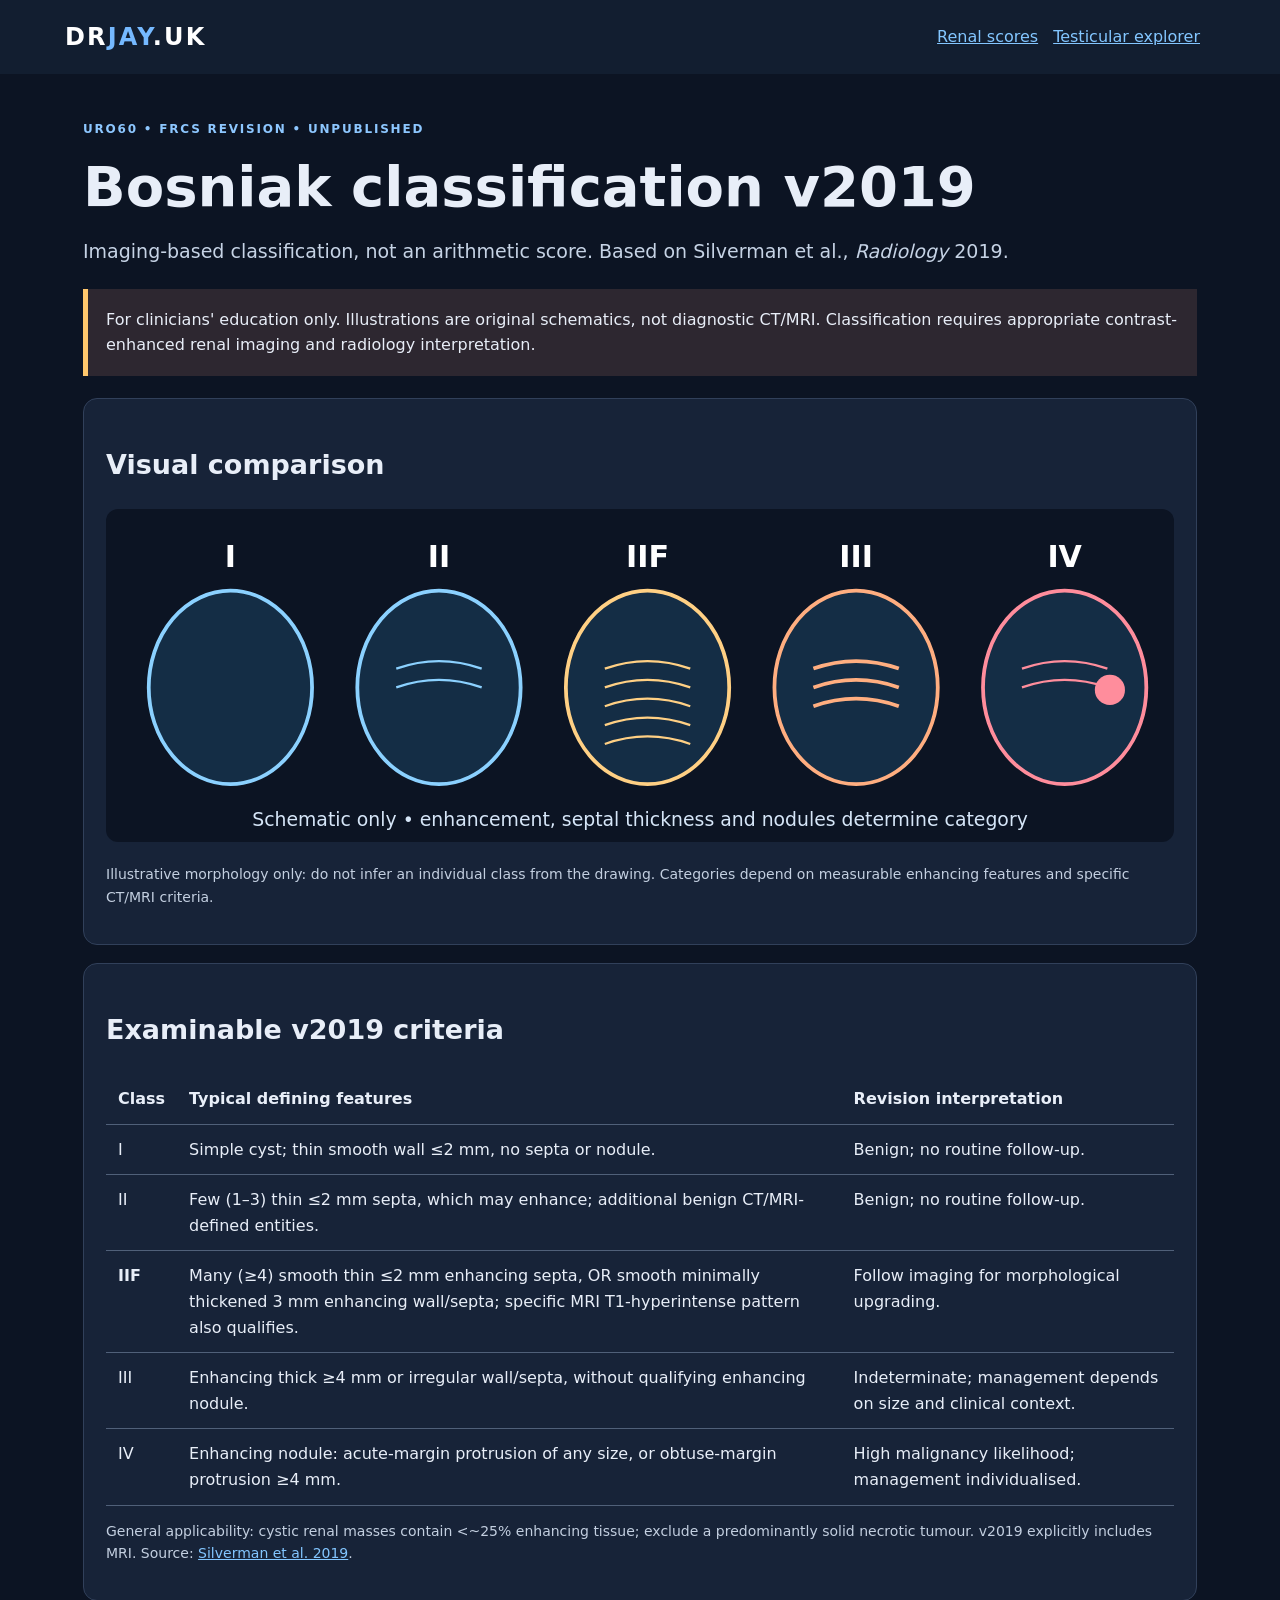
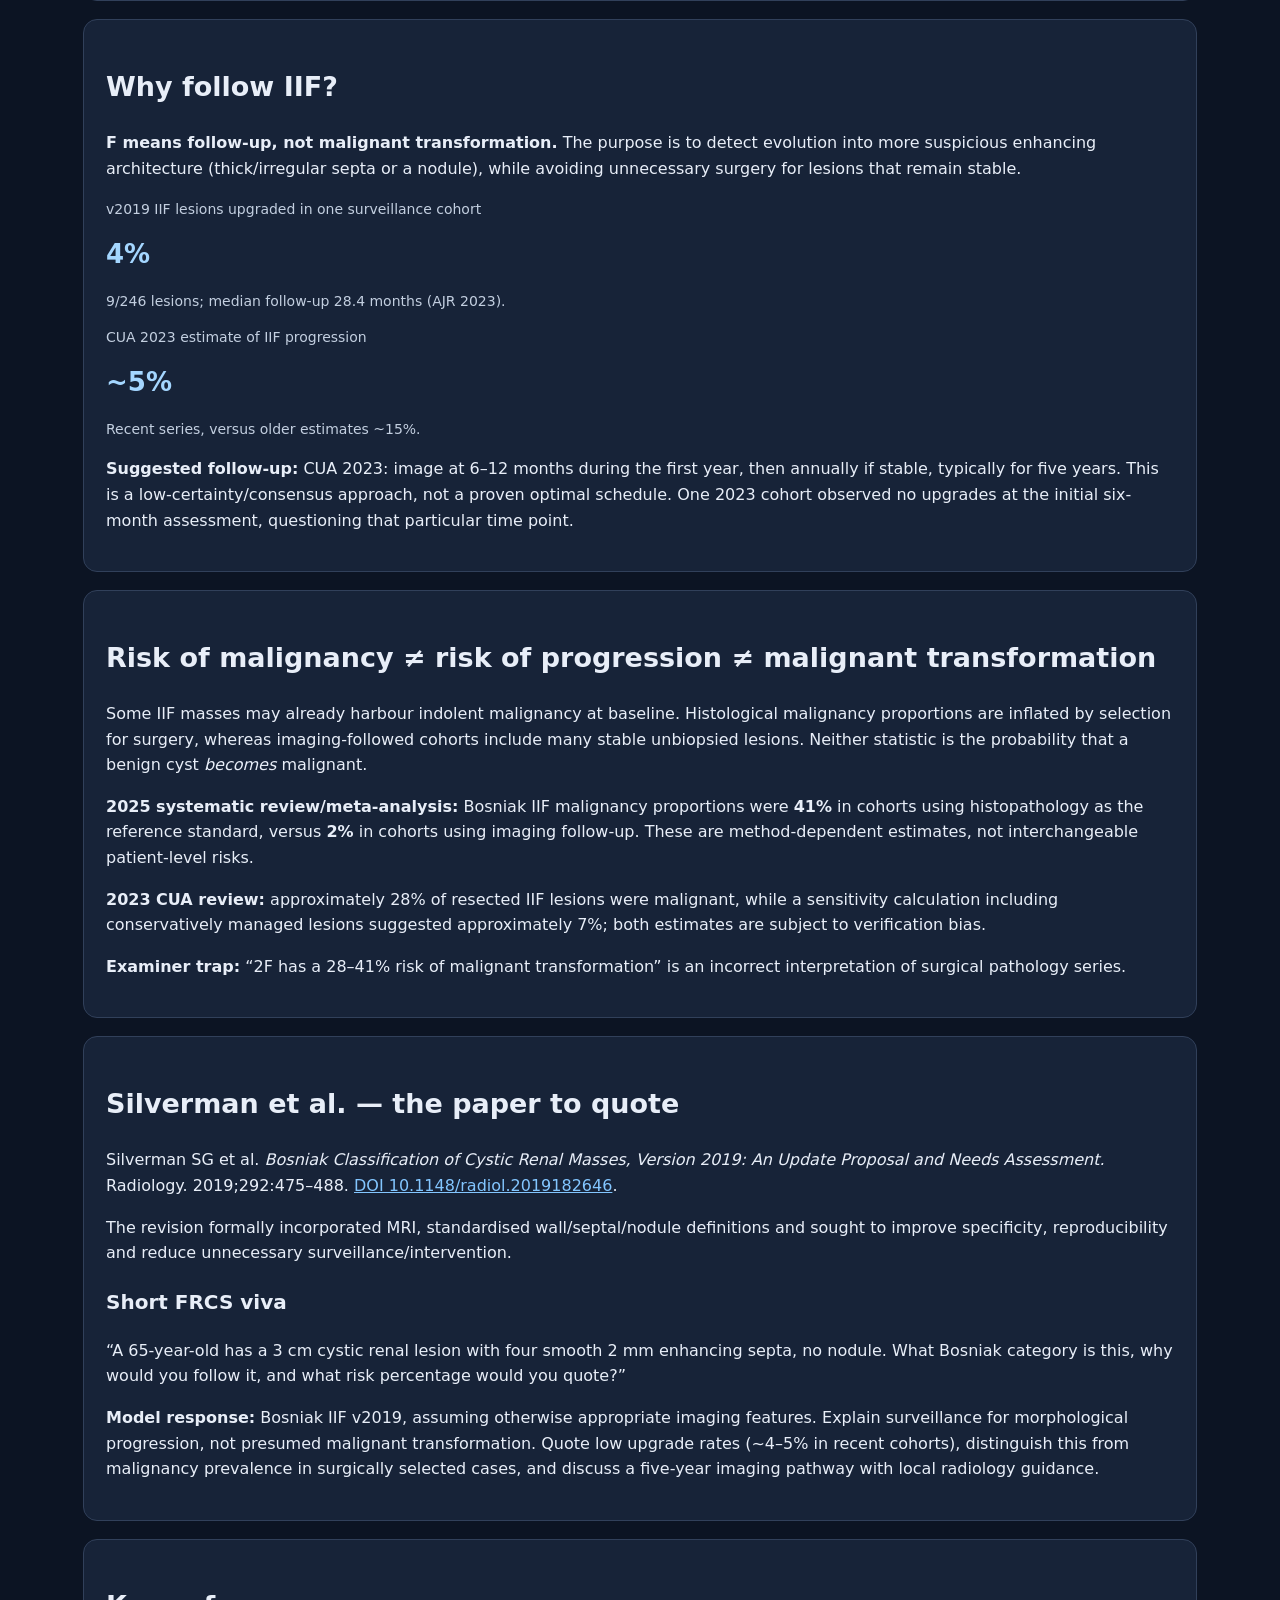
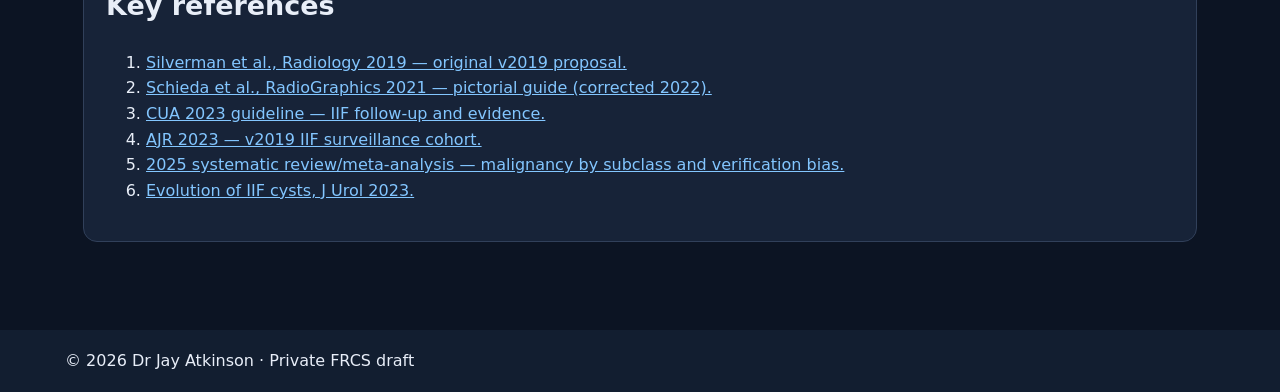
==== bosniak.html @ cb45202d "Add files via upload" ====
<!doctype html><html lang="en-GB"><head><meta charset="utf-8"><meta name="viewport" content="width=device-width,initial-scale=1"><title>Bosniak v2019 | Uro60 FRCS</title><link rel="stylesheet" href="toolkit.css"><style>table{width:100%;border-collapse:collapse}th,td{border-bottom:1px solid #506079;text-align:left;padding:12px;vertical-align:top}.wide{overflow-x:auto}.call{font-size:26px;font-weight:800;color:#a4d6ff}a{overflow-wrap:anywhere}</style></head><body><header><a class="brand" href="index.html">DR<span>JAY</span>.UK</a><nav><a href="renal.html">Renal scores</a><a href="https://drjay.uk/calculator.html">Testicular explorer</a></nav></header><main><p class="eyebrow">URO60 • FRCS REVISION • UNPUBLISHED</p><h1>Bosniak classification v2019</h1><p class="lead">Imaging-based classification, not an arithmetic score. Based on Silverman et al., <i>Radiology</i> 2019.</p><div class="warning">For clinicians' education only. Illustrations are original schematics, not diagnostic CT/MRI. Classification requires appropriate contrast-enhanced renal imaging and radiology interpretation.</div><section class="panel"><h2>Visual comparison</h2><svg viewBox="0 0 850 265" role="img" aria-label="Original educational schematic: Bosniak I simple cyst, II few thin septa, IIF many thin septa, III thick irregular enhancing septa, IV enhancing mural nodule" style="width:100%;height:auto;background:#0c1423;border-radius:12px"><title>Bosniak v2019 schematic — not diagnostic imaging</title><g><text x="99" y="46" text-anchor="middle" fill="white" font-size="24" font-weight="700">I</text><ellipse cx="99" cy="142" rx="65" ry="77" fill="#142d45" stroke="#8bd1ff" stroke-width="3"/></g><g><text x="265" y="46" text-anchor="middle" fill="white" font-size="24" font-weight="700">II</text><ellipse cx="265" cy="142" rx="65" ry="77" fill="#142d45" stroke="#8bd1ff" stroke-width="3"/><path d="M231 127 Q265 115 299 127" stroke="#8bd1ff" stroke-width="1.8" fill="none"/><path d="M231 142 Q265 130 299 142" stroke="#8bd1ff" stroke-width="1.8" fill="none"/></g><g><text x="431" y="46" text-anchor="middle" fill="white" font-size="24" font-weight="700">IIF</text><ellipse cx="431" cy="142" rx="65" ry="77" fill="#142d45" stroke="#ffd084" stroke-width="3"/><path d="M397 127 Q431 115 465 127" stroke="#ffd084" stroke-width="1.8" fill="none"/><path d="M397 142 Q431 130 465 142" stroke="#ffd084" stroke-width="1.8" fill="none"/><path d="M397 157 Q431 145 465 157" stroke="#ffd084" stroke-width="1.8" fill="none"/><path d="M397 172 Q431 160 465 172" stroke="#ffd084" stroke-width="1.8" fill="none"/><path d="M397 187 Q431 175 465 187" stroke="#ffd084" stroke-width="1.8" fill="none"/></g><g><text x="597" y="46" text-anchor="middle" fill="white" font-size="24" font-weight="700">III</text><ellipse cx="597" cy="142" rx="65" ry="77" fill="#142d45" stroke="#ffae80" stroke-width="3"/><path d="M563 127 Q597 115 631 127" stroke="#ffae80" stroke-width="3" fill="none"/><path d="M563 142 Q597 130 631 142" stroke="#ffae80" stroke-width="3" fill="none"/><path d="M563 157 Q597 145 631 157" stroke="#ffae80" stroke-width="3" fill="none"/></g><g><text x="763" y="46" text-anchor="middle" fill="white" font-size="24" font-weight="700">IV</text><ellipse cx="763" cy="142" rx="65" ry="77" fill="#142d45" stroke="#ff8d9c" stroke-width="3"/><path d="M729 127 Q763 115 797 127" stroke="#ff8d9c" stroke-width="1.8" fill="none"/><path d="M729 142 Q763 130 797 142" stroke="#ff8d9c" stroke-width="1.8" fill="none"/><circle cx="799" cy="144" r="12" fill="#ff8d9c"/></g><text x="425" y="252" text-anchor="middle" fill="#d6e6f8" font-size="15">Schematic only • enhancement, septal thickness and nodules determine category</text></svg><p class="small">Illustrative morphology only: do not infer an individual class from the drawing. Categories depend on measurable enhancing features and specific CT/MRI criteria.</p></section><section class="panel"><h2>Examinable v2019 criteria</h2><div class="wide"><table><thead><tr><th>Class</th><th>Typical defining features</th><th>Revision interpretation</th></tr></thead><tbody><tr><td>I</td><td>Simple cyst; thin smooth wall ≤2 mm, no septa or nodule.</td><td>Benign; no routine follow-up.</td></tr><tr><td>II</td><td>Few (1–3) thin ≤2 mm septa, which may enhance; additional benign CT/MRI-defined entities.</td><td>Benign; no routine follow-up.</td></tr><tr><td><b>IIF</b></td><td>Many (≥4) smooth thin ≤2 mm enhancing septa, OR smooth minimally thickened 3 mm enhancing wall/septa; specific MRI T1-hyperintense pattern also qualifies.</td><td>Follow imaging for morphological upgrading.</td></tr><tr><td>III</td><td>Enhancing thick ≥4 mm or irregular wall/septa, without qualifying enhancing nodule.</td><td>Indeterminate; management depends on size and clinical context.</td></tr><tr><td>IV</td><td>Enhancing nodule: acute-margin protrusion of any size, or obtuse-margin protrusion ≥4 mm.</td><td>High malignancy likelihood; management individualised.</td></tr></tbody></table></div><p class="small">General applicability: cystic renal masses contain &lt;~25% enhancing tissue; exclude a predominantly solid necrotic tumour. v2019 explicitly includes MRI. Source: <a href="https://doi.org/10.1148/radiol.2019182646">Silverman et al. 2019</a>.</p></section><section class="panel"><h2>Why follow IIF?</h2><p><b>F means follow-up, not malignant transformation.</b> The purpose is to detect evolution into more suspicious enhancing architecture (thick/irregular septa or a nodule), while avoiding unnecessary surgery for lesions that remain stable.</p><div class="layout"><div><p class="small">v2019 IIF lesions upgraded in one surveillance cohort</p><div class="call">4%</div><p class="small">9/246 lesions; median follow-up 28.4 months (AJR 2023).</p></div><div><p class="small">CUA 2023 estimate of IIF progression</p><div class="call">~5%</div><p class="small">Recent series, versus older estimates ~15%.</p></div></div><p><b>Suggested follow-up:</b> CUA 2023: image at 6–12 months during the first year, then annually if stable, typically for five years. This is a low-certainty/consensus approach, not a proven optimal schedule. One 2023 cohort observed no upgrades at the initial six-month assessment, questioning that particular time point.</p></section><section class="panel"><h2>Risk of malignancy ≠ risk of progression ≠ malignant transformation</h2><p>Some IIF masses may already harbour indolent malignancy at baseline. Histological malignancy proportions are inflated by selection for surgery, whereas imaging-followed cohorts include many stable unbiopsied lesions. Neither statistic is the probability that a benign cyst <i>becomes</i> malignant.</p><p><b>2025 systematic review/meta-analysis:</b> Bosniak IIF malignancy proportions were <b>41%</b> in cohorts using histopathology as the reference standard, versus <b>2%</b> in cohorts using imaging follow-up. These are method-dependent estimates, not interchangeable patient-level risks.</p><p><b>2023 CUA review:</b> approximately 28% of resected IIF lesions were malignant, while a sensitivity calculation including conservatively managed lesions suggested approximately 7%; both estimates are subject to verification bias.</p><p><b>Examiner trap:</b> “2F has a 28–41% risk of malignant transformation” is an incorrect interpretation of surgical pathology series.</p></section><section class="panel"><h2>Silverman et al. — the paper to quote</h2><p>Silverman SG et al. <i>Bosniak Classification of Cystic Renal Masses, Version 2019: An Update Proposal and Needs Assessment.</i> Radiology. 2019;292:475–488. <a href="https://doi.org/10.1148/radiol.2019182646">DOI 10.1148/radiol.2019182646</a>.</p><p>The revision formally incorporated MRI, standardised wall/septal/nodule definitions and sought to improve specificity, reproducibility and reduce unnecessary surveillance/intervention.</p><h3>Short FRCS viva</h3><p>“A 65-year-old has a 3 cm cystic renal lesion with four smooth 2 mm enhancing septa, no nodule. What Bosniak category is this, why would you follow it, and what risk percentage would you quote?”</p><p><b>Model response:</b> Bosniak IIF v2019, assuming otherwise appropriate imaging features. Explain surveillance for morphological progression, not presumed malignant transformation. Quote low upgrade rates (~4–5% in recent cohorts), distinguish this from malignancy prevalence in surgically selected cases, and discuss a five-year imaging pathway with local radiology guidance.</p></section><section class="panel"><h2>Key references</h2><ol><li><a href="https://doi.org/10.1148/radiol.2019182646">Silverman et al., Radiology 2019 — original v2019 proposal.</a></li><li><a href="https://doi.org/10.1148/rg.2021200160">Schieda et al., RadioGraphics 2021 — pictorial guide (corrected 2022).</a></li><li><a href="https://pmc.ncbi.nlm.nih.gov/articles/PMC10263289/">CUA 2023 guideline — IIF follow-up and evidence.</a></li><li><a href="https://pubmed.ncbi.nlm.nih.gov/36416398/">AJR 2023 — v2019 IIF surveillance cohort.</a></li><li><a href="https://pubmed.ncbi.nlm.nih.gov/39772585/">2025 systematic review/meta-analysis — malignancy by subclass and verification bias.</a></li><li><a href="https://www.auajournals.org/doi/pdf/10.1097/JU.0000000000003112">Evolution of IIF cysts, J Urol 2023.</a></li></ol></section></main><footer>© 2026 Dr Jay Atkinson · Private FRCS draft</footer></body></html>
---- toolkit.css ----
*{box-sizing:border-box}body{margin:0;background:#0c1423;color:#e8eef8;font-family:system-ui,-apple-system,Segoe UI,sans-serif;line-height:1.6}a{color:#83c6ff}header,footer{padding:18px max(20px,calc((100vw - 1150px)/2));background:#121e30}header{display:flex;justify-content:space-between;gap:15px;align-items:center;flex-wrap:wrap}header a{margin-right:15px}.brand{font-weight:900;letter-spacing:.09em;font-size:24px;text-decoration:none;color:#fff}.brand span{color:#75b9ff}main{max-width:1150px;margin:0 auto;padding:34px 18px 70px}h1{font-size:clamp(32px,5vw,56px);line-height:1.1;margin:16px 0}h2{font-size:27px}h3{font-size:20px}.lead{font-size:19px;color:#c6d3e5}.eyebrow{font-size:12px;font-weight:800;letter-spacing:.15em;color:#8dc7ff}.warning{padding:18px;border-left:5px solid #ffc76c;background:#2d2730;margin:22px 0}.panel{padding:22px;border:1px solid #31405a;background:#172338;border-radius:14px;margin:18px 0}.tabs{display:flex;gap:8px;margin:26px 0}.tabs button,button{padding:11px 17px;border-radius:9px;background:#283b57;color:#fff;border:1px solid #526b8d;cursor:pointer;font-size:15px}.tabs button.active,button.active{background:#2c74ba}.small{font-size:14px;color:#c3cfe0}.cards{display:grid;grid-template-columns:repeat(auto-fit,minmax(260px,1fr));gap:14px}.card{border:1px solid #31405a;background:#172338;border-radius:14px;padding:18px}.card h3{margin:8px 0}.pill{display:inline-block;padding:3px 10px;border:1px solid #60718c;border-radius:25px;font-size:12px;color:#a4d6ff}.filters{display:flex;gap:7px;flex-wrap:wrap;margin-top:12px}input,select{width:100%;max-width:480px;padding:12px;margin:6px 0 12px;border:1px solid #8fa5c1;border-radius:7px;background:#f9fbff;color:#172338;font:inherit}label{display:block;font-weight:600}.result{font-size:38px;font-weight:850;color:#a4d6ff}.hidden{display:none}.note{padding:14px;border-left:3px solid #8dc7ff;background:#23334b;margin:12px 0}table{border-collapse:collapse;width:100%}td,th{padding:9px;border-bottom:1px solid #526b8d;text-align:left}@media(max-width:600px){.panel{padding:14px}}
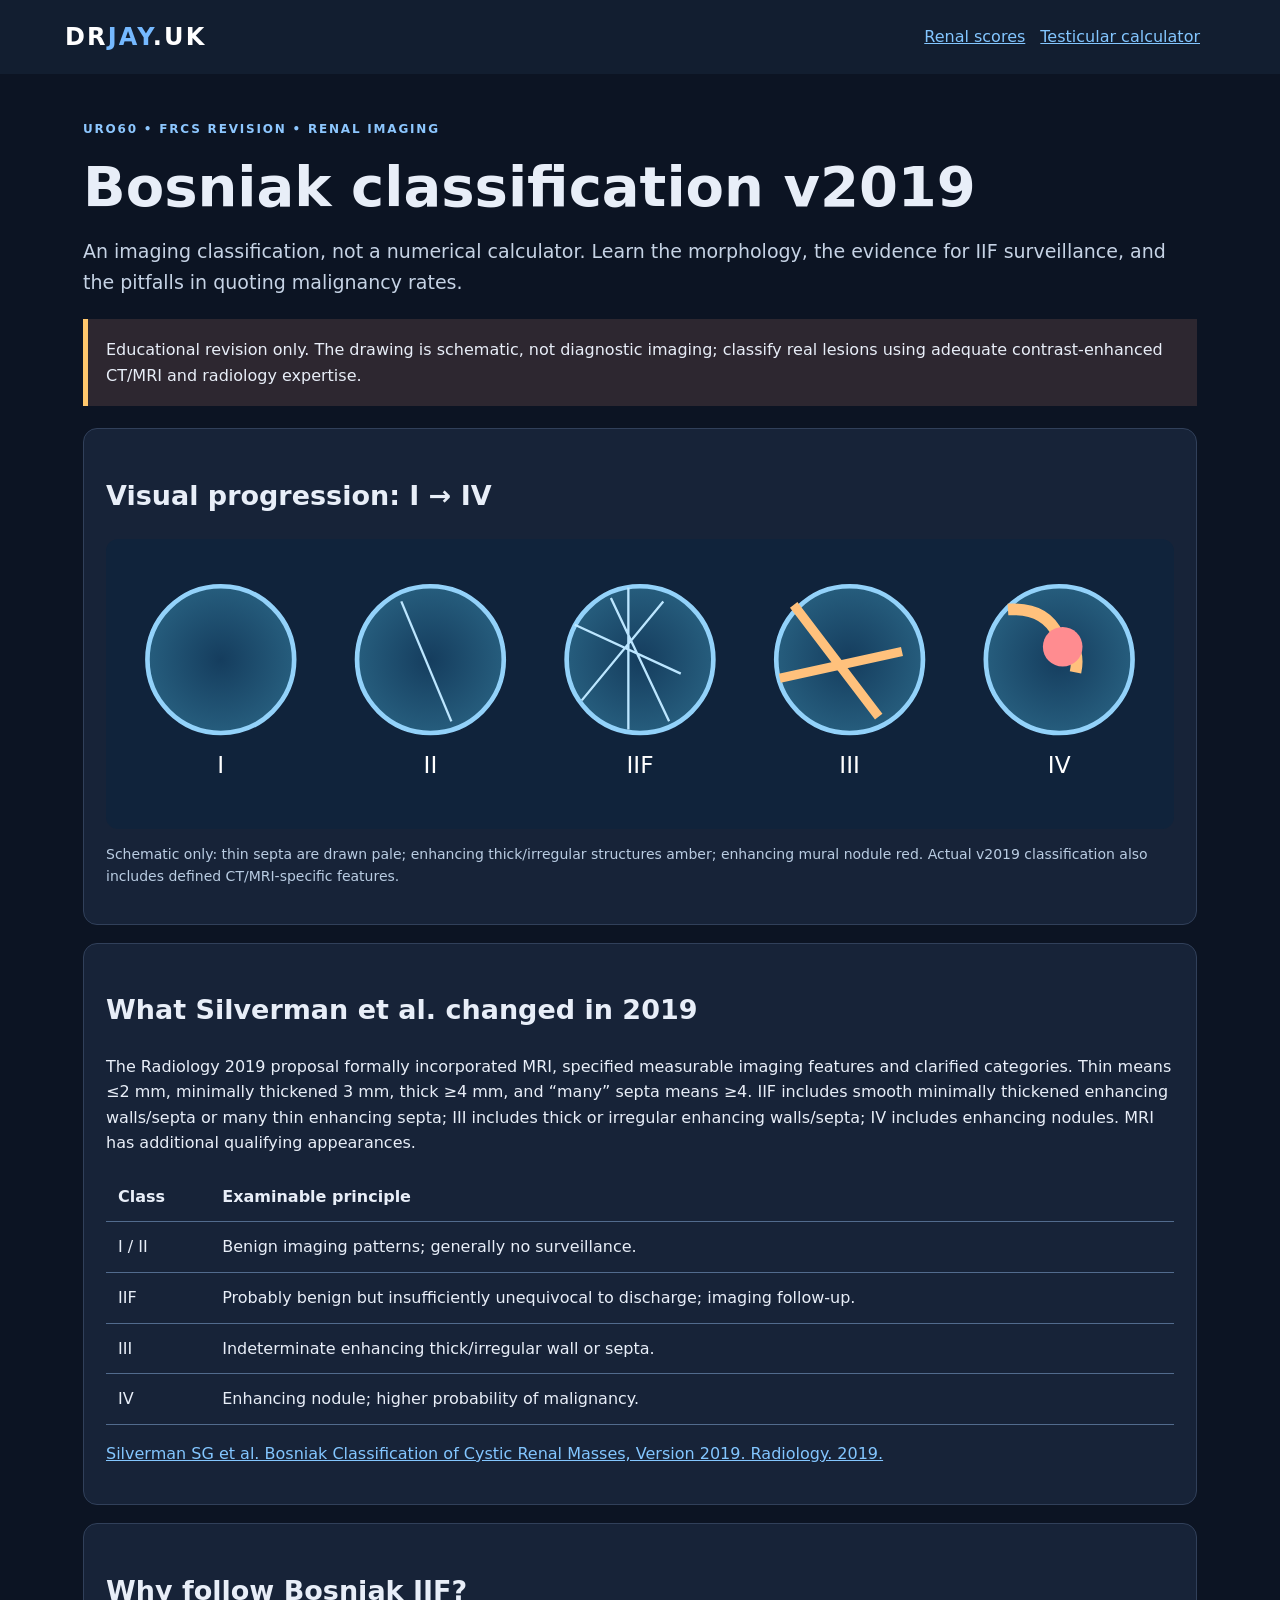
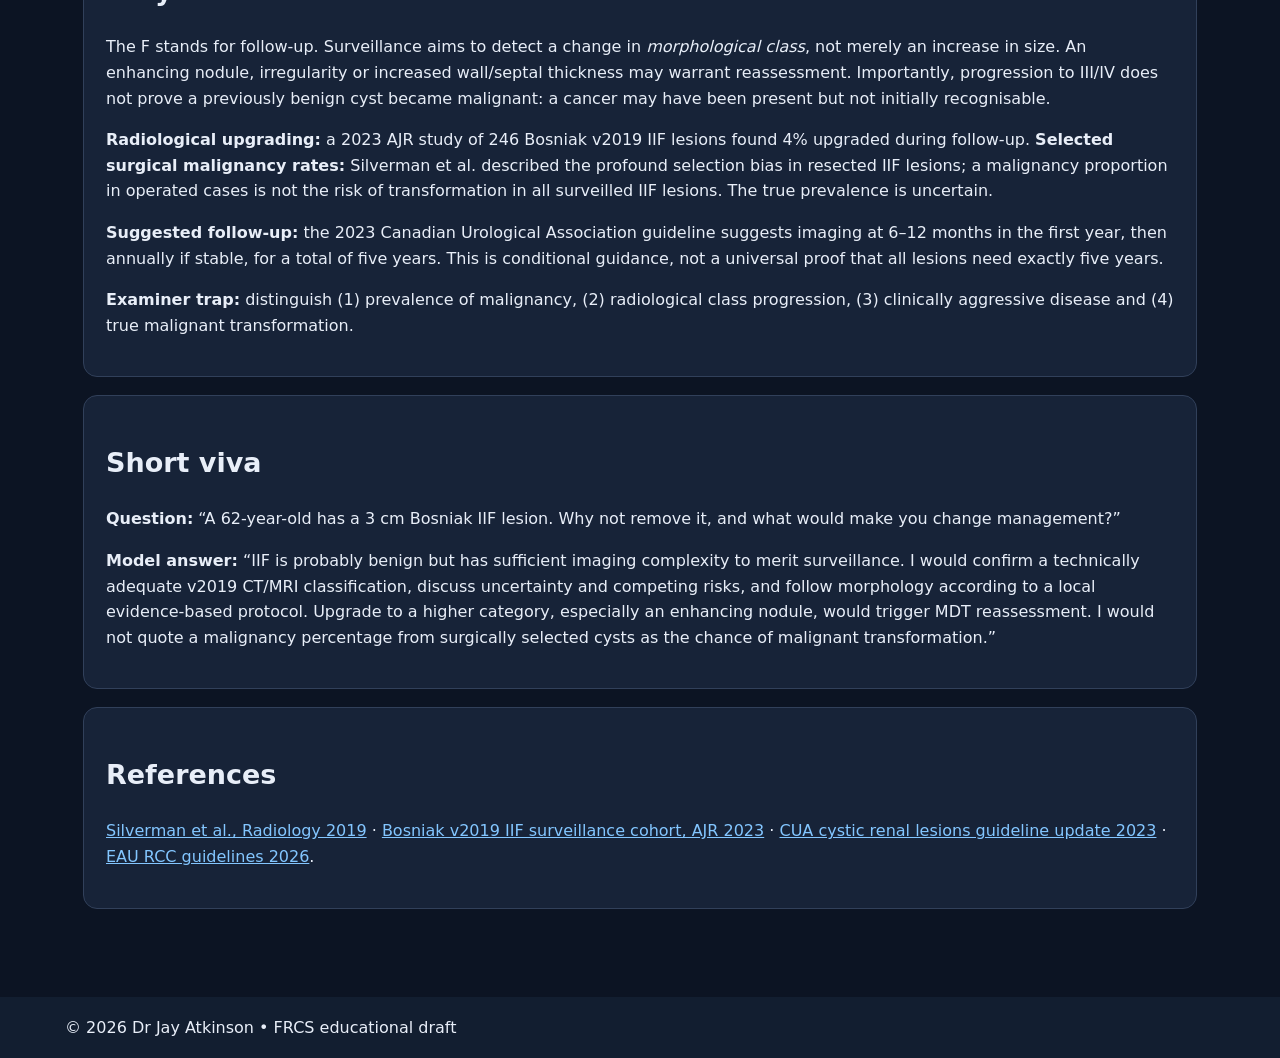
==== commit e278928d: "Add files via upload" ====
--- a/bosniak.html
+++ b/bosniak.html
@@ -1 +1 @@
-<!doctype html><html lang="en-GB"><head><meta charset="utf-8"><meta name="viewport" content="width=device-width,initial-scale=1"><title>Bosniak v2019 | Uro60 FRCS</title><link rel="stylesheet" href="toolkit.css"><style>table{width:100%;border-collapse:collapse}th,td{border-bottom:1px solid #506079;text-align:left;padding:12px;vertical-align:top}.wide{overflow-x:auto}.call{font-size:26px;font-weight:800;color:#a4d6ff}a{overflow-wrap:anywhere}</style></head><body><header><a class="brand" href="index.html">DR<span>JAY</span>.UK</a><nav><a href="renal.html">Renal scores</a><a href="https://drjay.uk/calculator.html">Testicular explorer</a></nav></header><main><p class="eyebrow">URO60 • FRCS REVISION • UNPUBLISHED</p><h1>Bosniak classification v2019</h1><p class="lead">Imaging-based classification, not an arithmetic score. Based on Silverman et al., <i>Radiology</i> 2019.</p><div class="warning">For clinicians' education only. Illustrations are original schematics, not diagnostic CT/MRI. Classification requires appropriate contrast-enhanced renal imaging and radiology interpretation.</div><section class="panel"><h2>Visual comparison</h2><svg viewBox="0 0 850 265" role="img" aria-label="Original educational schematic: Bosniak I simple cyst, II few thin septa, IIF many thin septa, III thick irregular enhancing septa, IV enhancing mural nodule" style="width:100%;height:auto;background:#0c1423;border-radius:12px"><title>Bosniak v2019 schematic — not diagnostic imaging</title><g><text x="99" y="46" text-anchor="middle" fill="white" font-size="24" font-weight="700">I</text><ellipse cx="99" cy="142" rx="65" ry="77" fill="#142d45" stroke="#8bd1ff" stroke-width="3"/></g><g><text x="265" y="46" text-anchor="middle" fill="white" font-size="24" font-weight="700">II</text><ellipse cx="265" cy="142" rx="65" ry="77" fill="#142d45" stroke="#8bd1ff" stroke-width="3"/><path d="M231 127 Q265 115 299 127" stroke="#8bd1ff" stroke-width="1.8" fill="none"/><path d="M231 142 Q265 130 299 142" stroke="#8bd1ff" stroke-width="1.8" fill="none"/></g><g><text x="431" y="46" text-anchor="middle" fill="white" font-size="24" font-weight="700">IIF</text><ellipse cx="431" cy="142" rx="65" ry="77" fill="#142d45" stroke="#ffd084" stroke-width="3"/><path d="M397 127 Q431 115 465 127" stroke="#ffd084" stroke-width="1.8" fill="none"/><path d="M397 142 Q431 130 465 142" stroke="#ffd084" stroke-width="1.8" fill="none"/><path d="M397 157 Q431 145 465 157" stroke="#ffd084" stroke-width="1.8" fill="none"/><path d="M397 172 Q431 160 465 172" stroke="#ffd084" stroke-width="1.8" fill="none"/><path d="M397 187 Q431 175 465 187" stroke="#ffd084" stroke-width="1.8" fill="none"/></g><g><text x="597" y="46" text-anchor="middle" fill="white" font-size="24" font-weight="700">III</text><ellipse cx="597" cy="142" rx="65" ry="77" fill="#142d45" stroke="#ffae80" stroke-width="3"/><path d="M563 127 Q597 115 631 127" stroke="#ffae80" stroke-width="3" fill="none"/><path d="M563 142 Q597 130 631 142" stroke="#ffae80" stroke-width="3" fill="none"/><path d="M563 157 Q597 145 631 157" stroke="#ffae80" stroke-width="3" fill="none"/></g><g><text x="763" y="46" text-anchor="middle" fill="white" font-size="24" font-weight="700">IV</text><ellipse cx="763" cy="142" rx="65" ry="77" fill="#142d45" stroke="#ff8d9c" stroke-width="3"/><path d="M729 127 Q763 115 797 127" stroke="#ff8d9c" stroke-width="1.8" fill="none"/><path d="M729 142 Q763 130 797 142" stroke="#ff8d9c" stroke-width="1.8" fill="none"/><circle cx="799" cy="144" r="12" fill="#ff8d9c"/></g><text x="425" y="252" text-anchor="middle" fill="#d6e6f8" font-size="15">Schematic only • enhancement, septal thickness and nodules determine category</text></svg><p class="small">Illustrative morphology only: do not infer an individual class from the drawing. Categories depend on measurable enhancing features and specific CT/MRI criteria.</p></section><section class="panel"><h2>Examinable v2019 criteria</h2><div class="wide"><table><thead><tr><th>Class</th><th>Typical defining features</th><th>Revision interpretation</th></tr></thead><tbody><tr><td>I</td><td>Simple cyst; thin smooth wall ≤2 mm, no septa or nodule.</td><td>Benign; no routine follow-up.</td></tr><tr><td>II</td><td>Few (1–3) thin ≤2 mm septa, which may enhance; additional benign CT/MRI-defined entities.</td><td>Benign; no routine follow-up.</td></tr><tr><td><b>IIF</b></td><td>Many (≥4) smooth thin ≤2 mm enhancing septa, OR smooth minimally thickened 3 mm enhancing wall/septa; specific MRI T1-hyperintense pattern also qualifies.</td><td>Follow imaging for morphological upgrading.</td></tr><tr><td>III</td><td>Enhancing thick ≥4 mm or irregular wall/septa, without qualifying enhancing nodule.</td><td>Indeterminate; management depends on size and clinical context.</td></tr><tr><td>IV</td><td>Enhancing nodule: acute-margin protrusion of any size, or obtuse-margin protrusion ≥4 mm.</td><td>High malignancy likelihood; management individualised.</td></tr></tbody></table></div><p class="small">General applicability: cystic renal masses contain &lt;~25% enhancing tissue; exclude a predominantly solid necrotic tumour. v2019 explicitly includes MRI. Source: <a href="https://doi.org/10.1148/radiol.2019182646">Silverman et al. 2019</a>.</p></section><section class="panel"><h2>Why follow IIF?</h2><p><b>F means follow-up, not malignant transformation.</b> The purpose is to detect evolution into more suspicious enhancing architecture (thick/irregular septa or a nodule), while avoiding unnecessary surgery for lesions that remain stable.</p><div class="layout"><div><p class="small">v2019 IIF lesions upgraded in one surveillance cohort</p><div class="call">4%</div><p class="small">9/246 lesions; median follow-up 28.4 months (AJR 2023).</p></div><div><p class="small">CUA 2023 estimate of IIF progression</p><div class="call">~5%</div><p class="small">Recent series, versus older estimates ~15%.</p></div></div><p><b>Suggested follow-up:</b> CUA 2023: image at 6–12 months during the first year, then annually if stable, typically for five years. This is a low-certainty/consensus approach, not a proven optimal schedule. One 2023 cohort observed no upgrades at the initial six-month assessment, questioning that particular time point.</p></section><section class="panel"><h2>Risk of malignancy ≠ risk of progression ≠ malignant transformation</h2><p>Some IIF masses may already harbour indolent malignancy at baseline. Histological malignancy proportions are inflated by selection for surgery, whereas imaging-followed cohorts include many stable unbiopsied lesions. Neither statistic is the probability that a benign cyst <i>becomes</i> malignant.</p><p><b>2025 systematic review/meta-analysis:</b> Bosniak IIF malignancy proportions were <b>41%</b> in cohorts using histopathology as the reference standard, versus <b>2%</b> in cohorts using imaging follow-up. These are method-dependent estimates, not interchangeable patient-level risks.</p><p><b>2023 CUA review:</b> approximately 28% of resected IIF lesions were malignant, while a sensitivity calculation including conservatively managed lesions suggested approximately 7%; both estimates are subject to verification bias.</p><p><b>Examiner trap:</b> “2F has a 28–41% risk of malignant transformation” is an incorrect interpretation of surgical pathology series.</p></section><section class="panel"><h2>Silverman et al. — the paper to quote</h2><p>Silverman SG et al. <i>Bosniak Classification of Cystic Renal Masses, Version 2019: An Update Proposal and Needs Assessment.</i> Radiology. 2019;292:475–488. <a href="https://doi.org/10.1148/radiol.2019182646">DOI 10.1148/radiol.2019182646</a>.</p><p>The revision formally incorporated MRI, standardised wall/septal/nodule definitions and sought to improve specificity, reproducibility and reduce unnecessary surveillance/intervention.</p><h3>Short FRCS viva</h3><p>“A 65-year-old has a 3 cm cystic renal lesion with four smooth 2 mm enhancing septa, no nodule. What Bosniak category is this, why would you follow it, and what risk percentage would you quote?”</p><p><b>Model response:</b> Bosniak IIF v2019, assuming otherwise appropriate imaging features. Explain surveillance for morphological progression, not presumed malignant transformation. Quote low upgrade rates (~4–5% in recent cohorts), distinguish this from malignancy prevalence in surgically selected cases, and discuss a five-year imaging pathway with local radiology guidance.</p></section><section class="panel"><h2>Key references</h2><ol><li><a href="https://doi.org/10.1148/radiol.2019182646">Silverman et al., Radiology 2019 — original v2019 proposal.</a></li><li><a href="https://doi.org/10.1148/rg.2021200160">Schieda et al., RadioGraphics 2021 — pictorial guide (corrected 2022).</a></li><li><a href="https://pmc.ncbi.nlm.nih.gov/articles/PMC10263289/">CUA 2023 guideline — IIF follow-up and evidence.</a></li><li><a href="https://pubmed.ncbi.nlm.nih.gov/36416398/">AJR 2023 — v2019 IIF surveillance cohort.</a></li><li><a href="https://pubmed.ncbi.nlm.nih.gov/39772585/">2025 systematic review/meta-analysis — malignancy by subclass and verification bias.</a></li><li><a href="https://www.auajournals.org/doi/pdf/10.1097/JU.0000000000003112">Evolution of IIF cysts, J Urol 2023.</a></li></ol></section></main><footer>© 2026 Dr Jay Atkinson · Private FRCS draft</footer></body></html>+<!doctype html><html lang="en-GB"><head><meta charset="utf-8"><meta name="viewport" content="width=device-width,initial-scale=1"><title>Bosniak v2019 | Uro60 FRCS</title><link rel="stylesheet" href="toolkit.css"><style>table{width:100%;border-collapse:collapse}td,th{padding:12px;text-align:left;border-bottom:1px solid #526b8d}svg{width:100%;height:auto}.diagram{overflow:hidden;border-radius:12px;background:#10233b;padding:10px}.small{color:#b9cce2}a{overflow-wrap:anywhere}</style></head><body><header><a class="brand" href="https://drjay.uk">DR<span>JAY</span>.UK</a><nav><a href="renal.html">Renal scores</a><a href="https://drjay.uk/calculator.html">Testicular calculator</a></nav></header><main><p class="eyebrow">URO60 • FRCS REVISION • RENAL IMAGING</p><h1>Bosniak classification v2019</h1><p class="lead">An imaging classification, not a numerical calculator. Learn the morphology, the evidence for IIF surveillance, and the pitfalls in quoting malignancy rates.</p><div class="warning">Educational revision only. The drawing is schematic, not diagnostic imaging; classify real lesions using adequate contrast-enhanced CT/MRI and radiology expertise.</div><section class="panel"><h2>Visual progression: I → IV</h2><div class="diagram"><svg viewBox="0 0 900 225" role="img" aria-label="Five schematic renal cysts: simple, thin septa, multiple enhancing thin septa, thick irregular septa, enhancing mural nodule"><defs><radialGradient id="c"><stop stop-color="#153d5e"/><stop offset="1" stop-color="#265d7d"/></radialGradient></defs><g fill="url(#c)" stroke="#93d2fa" stroke-width="4"><circle cx="90" cy="95" r="63"/><circle cx="270" cy="95" r="63"/><circle cx="450" cy="95" r="63"/><circle cx="630" cy="95" r="63"/><circle cx="810" cy="95" r="63"/></g><g stroke="#bce6ff" stroke-width="2"><path d="M245 45L288 148"/><path d="M425 42L475 148 M394 65L485 107 M400 130L470 45 M440 33L440 155"/></g><g stroke="#ffc17c" stroke-width="8" fill="none"><path d="M582 48L655 144 M570 111L675 88"/></g><path d="M766 52 Q798 50 809 74 Q829 82 824 106" fill="none" stroke="#ffc17c" stroke-width="10"/><circle cx="813" cy="84" r="17" fill="#ff8c90"/><g fill="#fff" font-size="20" text-anchor="middle"><text x="90" y="192">I</text><text x="270" y="192">II</text><text x="450" y="192">IIF</text><text x="630" y="192">III</text><text x="810" y="192">IV</text></g></svg></div><p class="small">Schematic only: thin septa are drawn pale; enhancing thick/irregular structures amber; enhancing mural nodule red. Actual v2019 classification also includes defined CT/MRI-specific features.</p></section><section class="panel"><h2>What Silverman et al. changed in 2019</h2><p>The Radiology 2019 proposal formally incorporated MRI, specified measurable imaging features and clarified categories. Thin means ≤2 mm, minimally thickened 3 mm, thick ≥4 mm, and “many” septa means ≥4. IIF includes smooth minimally thickened enhancing walls/septa or many thin enhancing septa; III includes thick or irregular enhancing walls/septa; IV includes enhancing nodules. MRI has additional qualifying appearances.</p><table><tr><th>Class</th><th>Examinable principle</th></tr><tr><td>I / II</td><td>Benign imaging patterns; generally no surveillance.</td></tr><tr><td>IIF</td><td>Probably benign but insufficiently unequivocal to discharge; imaging follow-up.</td></tr><tr><td>III</td><td>Indeterminate enhancing thick/irregular wall or septa.</td></tr><tr><td>IV</td><td>Enhancing nodule; higher probability of malignancy.</td></tr></table><p><a href="https://doi.org/10.1148/radiol.2019182646">Silverman SG et al. Bosniak Classification of Cystic Renal Masses, Version 2019. Radiology. 2019.</a></p></section><section class="panel"><h2>Why follow Bosniak IIF?</h2><p>The F stands for follow-up. Surveillance aims to detect a change in <em>morphological class</em>, not merely an increase in size. An enhancing nodule, irregularity or increased wall/septal thickness may warrant reassessment. Importantly, progression to III/IV does not prove a previously benign cyst became malignant: a cancer may have been present but not initially recognisable.</p><p><strong>Radiological upgrading:</strong> a 2023 AJR study of 246 Bosniak v2019 IIF lesions found 4% upgraded during follow-up. <strong>Selected surgical malignancy rates:</strong> Silverman et al. described the profound selection bias in resected IIF lesions; a malignancy proportion in operated cases is not the risk of transformation in all surveilled IIF lesions. The true prevalence is uncertain.</p><p><strong>Suggested follow-up:</strong> the 2023 Canadian Urological Association guideline suggests imaging at 6–12 months in the first year, then annually if stable, for a total of five years. This is conditional guidance, not a universal proof that all lesions need exactly five years.</p><p><strong>Examiner trap:</strong> distinguish (1) prevalence of malignancy, (2) radiological class progression, (3) clinically aggressive disease and (4) true malignant transformation.</p></section><section class="panel"><h2>Short viva</h2><p><strong>Question:</strong> “A 62-year-old has a 3 cm Bosniak IIF lesion. Why not remove it, and what would make you change management?”</p><p><strong>Model answer:</strong> “IIF is probably benign but has sufficient imaging complexity to merit surveillance. I would confirm a technically adequate v2019 CT/MRI classification, discuss uncertainty and competing risks, and follow morphology according to a local evidence-based protocol. Upgrade to a higher category, especially an enhancing nodule, would trigger MDT reassessment. I would not quote a malignancy percentage from surgically selected cysts as the chance of malignant transformation.”</p></section><section class="panel"><h2>References</h2><p><a href="https://doi.org/10.1148/radiol.2019182646">Silverman et al., Radiology 2019</a> · <a href="https://pubmed.ncbi.nlm.nih.gov/36416398/">Bosniak v2019 IIF surveillance cohort, AJR 2023</a> · <a href="https://pmc.ncbi.nlm.nih.gov/articles/PMC10263289/">CUA cystic renal lesions guideline update 2023</a> · <a href="https://uroweb.org/guidelines/renal-cell-carcinoma">EAU RCC guidelines 2026</a>.</p></section></main><footer>© 2026 Dr Jay Atkinson • FRCS educational draft</footer></body></html>
--- a/toolkit.css
+++ b/toolkit.css
@@ -1 +1,7 @@
 *{box-sizing:border-box}body{margin:0;background:#0c1423;color:#e8eef8;font-family:system-ui,-apple-system,Segoe UI,sans-serif;line-height:1.6}a{color:#83c6ff}header,footer{padding:18px max(20px,calc((100vw - 1150px)/2));background:#121e30}header{display:flex;justify-content:space-between;gap:15px;align-items:center;flex-wrap:wrap}header a{margin-right:15px}.brand{font-weight:900;letter-spacing:.09em;font-size:24px;text-decoration:none;color:#fff}.brand span{color:#75b9ff}main{max-width:1150px;margin:0 auto;padding:34px 18px 70px}h1{font-size:clamp(32px,5vw,56px);line-height:1.1;margin:16px 0}h2{font-size:27px}h3{font-size:20px}.lead{font-size:19px;color:#c6d3e5}.eyebrow{font-size:12px;font-weight:800;letter-spacing:.15em;color:#8dc7ff}.warning{padding:18px;border-left:5px solid #ffc76c;background:#2d2730;margin:22px 0}.panel{padding:22px;border:1px solid #31405a;background:#172338;border-radius:14px;margin:18px 0}.tabs{display:flex;gap:8px;margin:26px 0}.tabs button,button{padding:11px 17px;border-radius:9px;background:#283b57;color:#fff;border:1px solid #526b8d;cursor:pointer;font-size:15px}.tabs button.active,button.active{background:#2c74ba}.small{font-size:14px;color:#c3cfe0}.cards{display:grid;grid-template-columns:repeat(auto-fit,minmax(260px,1fr));gap:14px}.card{border:1px solid #31405a;background:#172338;border-radius:14px;padding:18px}.card h3{margin:8px 0}.pill{display:inline-block;padding:3px 10px;border:1px solid #60718c;border-radius:25px;font-size:12px;color:#a4d6ff}.filters{display:flex;gap:7px;flex-wrap:wrap;margin-top:12px}input,select{width:100%;max-width:480px;padding:12px;margin:6px 0 12px;border:1px solid #8fa5c1;border-radius:7px;background:#f9fbff;color:#172338;font:inherit}label{display:block;font-weight:600}.result{font-size:38px;font-weight:850;color:#a4d6ff}.hidden{display:none}.note{padding:14px;border-left:3px solid #8dc7ff;background:#23334b;margin:12px 0}table{border-collapse:collapse;width:100%}td,th{padding:9px;border-bottom:1px solid #526b8d;text-align:left}@media(max-width:600px){.panel{padding:14px}}
+
+/* Mobile and accessible controls */
+.score-grid{display:grid;grid-template-columns:repeat(auto-fit,minmax(min(100%,280px),1fr));gap:15px}
+.score-grid select{max-width:100%;width:100%;min-height:44px}
+.tabs{flex-wrap:wrap}button:focus-visible,a:focus-visible,select:focus-visible{outline:3px solid #ffdc82;outline-offset:3px}
+@media(max-width:640px){main{padding:20px 14px 48px}.panel{padding:15px}.revision{overflow-x:auto}.revision table{min-width:430px}header{padding:14px}.score-value{font-size:38px}}
